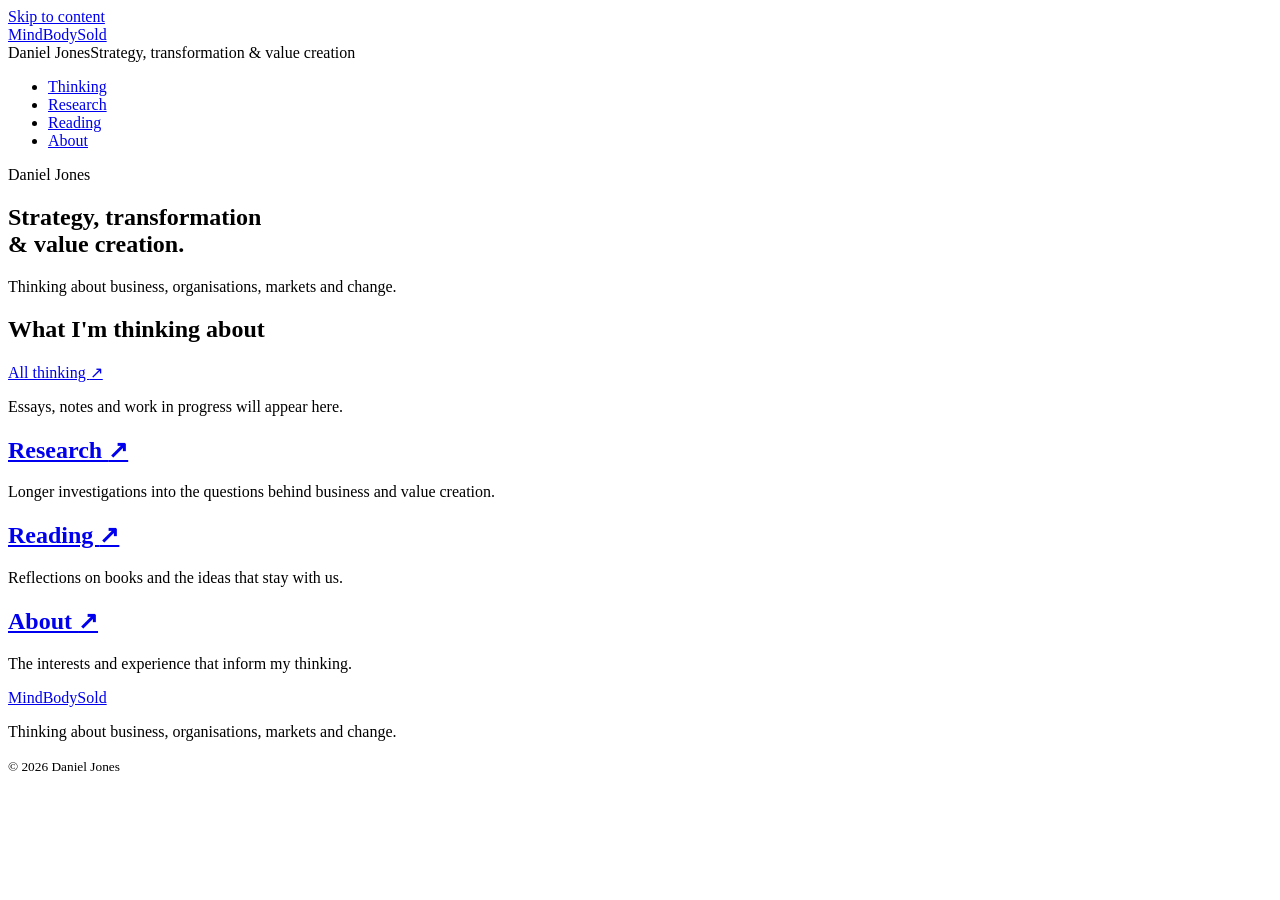
==== index.html @ 99a89875 "Publish MindBodySold website" ====
<!doctype html><html lang=en-gb><head><meta name=generator content="Hugo 0.165.0"><meta charset=utf-8><meta name=viewport content="width=device-width,initial-scale=1"><title>MindBodySold — Strategy, transformation & value creation</title><meta name=description content="Thinking about business, organisations, markets and change."><link rel=canonical href=https://modajojo.github.io/mindbodysold-site/><link rel=preconnect href=https://fonts.googleapis.com><link rel=preconnect href=https://fonts.gstatic.com crossorigin><link href="https://fonts.googleapis.com/css2?family=Inter:wght@400;500;600&family=Source+Serif+4:ital,wght@0,400;0,500;0,600;0,700;1,400;1,500&display=swap" rel=stylesheet><link rel=stylesheet href=/mindbodysold-site/css/main.min.7bfe9c66036827df4f4b7b5cf42dae10f517764405d30ec66386d273e77bd787.css integrity="sha256-e/6cZgNoJ99PS3tc9C2uEPUXdkQF0w7GY4bSc+d714c="></head><body><a class=skip-link href=#main>Skip to content</a><header class="site-header shell"><div class=masthead-row><a class=masthead href=/mindbodysold-site/>MindBodySold</a><div class=author-identity><span>Daniel Jones</span><span>Strategy, transformation & value creation</span></div></div><nav aria-label="Main navigation"><ul class=nav-list><li><a href=/mindbodysold-site/thinking/>Thinking</a></li><li><a href=/mindbodysold-site/research/>Research</a></li><li><a href=/mindbodysold-site/reading/>Reading</a></li><li><a href=/mindbodysold-site/about/>About</a></li></ul></nav></header><main id=main class="site-main shell" tabindex=-1><section class=opening aria-labelledby=opening-title><p class=eyebrow>Daniel Jones</p><div><h1 id=opening-title>Strategy, transformation<br>& value creation.</h1><p class=opening-description>Thinking about business, organisations, markets and change.</p></div></section><section class=latest aria-labelledby=latest-title><div class=section-heading><h2 id=latest-title>What I'm thinking about</h2><a class=text-link href=/mindbodysold-site/thinking/>All thinking <span aria-hidden=true>↗</span></a></div><p class=empty-state>Essays, notes and work in progress will appear here.</p></section><div class=section-introductions><section><h2><a href=/mindbodysold-site/research/>Research <span aria-hidden=true>↗</span></a></h2><p>Longer investigations into the questions behind business and value creation.</p></section><section><h2><a href=/mindbodysold-site/reading/>Reading <span aria-hidden=true>↗</span></a></h2><p>Reflections on books and the ideas that stay with us.</p></section><section><h2><a href=/mindbodysold-site/about/>About <span aria-hidden=true>↗</span></a></h2><p>The interests and experience that inform my thinking.</p></section></div></main><footer class="site-footer shell"><a class=footer-title href=/mindbodysold-site/>MindBodySold</a><p>Thinking about business, organisations, markets and change.</p><small>© 2026 Daniel Jones</small></footer></body></html>
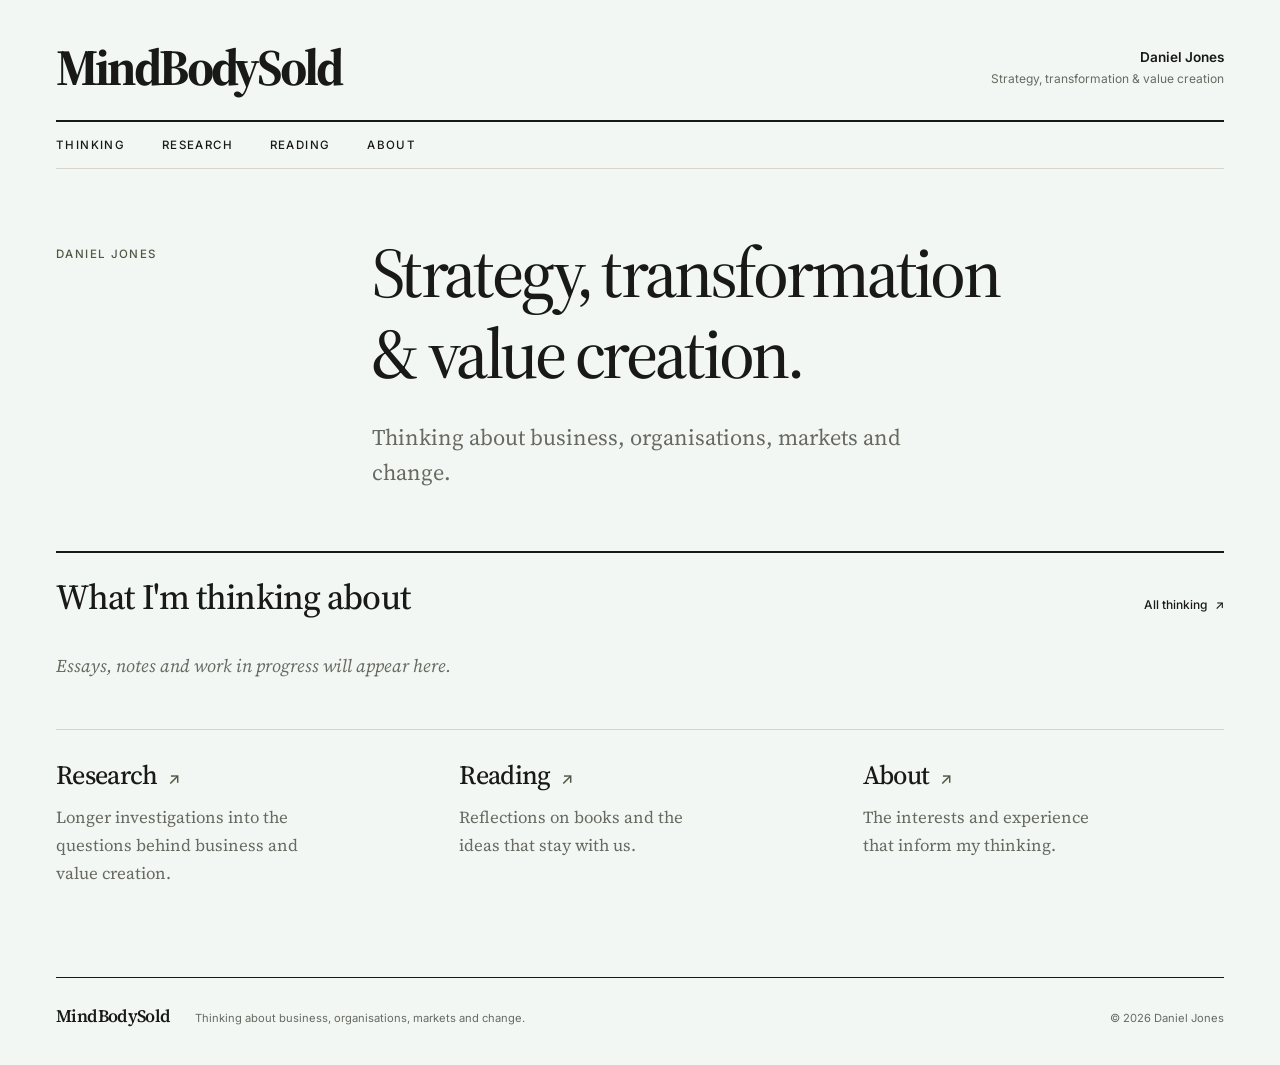
==== commit 45e379e7: "Publish site at mindbodysold.com" ====
--- a/index.html
+++ b/index.html
@@ -1 +1 @@
-<!doctype html><html lang=en-gb><head><meta name=generator content="Hugo 0.165.0"><meta charset=utf-8><meta name=viewport content="width=device-width,initial-scale=1"><title>MindBodySold — Strategy, transformation & value creation</title><meta name=description content="Thinking about business, organisations, markets and change."><link rel=canonical href=https://modajojo.github.io/mindbodysold-site/><link rel=preconnect href=https://fonts.googleapis.com><link rel=preconnect href=https://fonts.gstatic.com crossorigin><link href="https://fonts.googleapis.com/css2?family=Inter:wght@400;500;600&family=Source+Serif+4:ital,wght@0,400;0,500;0,600;0,700;1,400;1,500&display=swap" rel=stylesheet><link rel=stylesheet href=/mindbodysold-site/css/main.min.7bfe9c66036827df4f4b7b5cf42dae10f517764405d30ec66386d273e77bd787.css integrity="sha256-e/6cZgNoJ99PS3tc9C2uEPUXdkQF0w7GY4bSc+d714c="></head><body><a class=skip-link href=#main>Skip to content</a><header class="site-header shell"><div class=masthead-row><a class=masthead href=/mindbodysold-site/>MindBodySold</a><div class=author-identity><span>Daniel Jones</span><span>Strategy, transformation & value creation</span></div></div><nav aria-label="Main navigation"><ul class=nav-list><li><a href=/mindbodysold-site/thinking/>Thinking</a></li><li><a href=/mindbodysold-site/research/>Research</a></li><li><a href=/mindbodysold-site/reading/>Reading</a></li><li><a href=/mindbodysold-site/about/>About</a></li></ul></nav></header><main id=main class="site-main shell" tabindex=-1><section class=opening aria-labelledby=opening-title><p class=eyebrow>Daniel Jones</p><div><h1 id=opening-title>Strategy, transformation<br>& value creation.</h1><p class=opening-description>Thinking about business, organisations, markets and change.</p></div></section><section class=latest aria-labelledby=latest-title><div class=section-heading><h2 id=latest-title>What I'm thinking about</h2><a class=text-link href=/mindbodysold-site/thinking/>All thinking <span aria-hidden=true>↗</span></a></div><p class=empty-state>Essays, notes and work in progress will appear here.</p></section><div class=section-introductions><section><h2><a href=/mindbodysold-site/research/>Research <span aria-hidden=true>↗</span></a></h2><p>Longer investigations into the questions behind business and value creation.</p></section><section><h2><a href=/mindbodysold-site/reading/>Reading <span aria-hidden=true>↗</span></a></h2><p>Reflections on books and the ideas that stay with us.</p></section><section><h2><a href=/mindbodysold-site/about/>About <span aria-hidden=true>↗</span></a></h2><p>The interests and experience that inform my thinking.</p></section></div></main><footer class="site-footer shell"><a class=footer-title href=/mindbodysold-site/>MindBodySold</a><p>Thinking about business, organisations, markets and change.</p><small>© 2026 Daniel Jones</small></footer></body></html>+<!doctype html><html lang=en-gb><head><meta name=generator content="Hugo 0.165.0"><meta charset=utf-8><meta name=viewport content="width=device-width,initial-scale=1"><title>MindBodySold — Strategy, transformation & value creation</title><meta name=description content="Thinking about business, organisations, markets and change."><link rel=canonical href=https://mindbodysold.com/><link rel=preconnect href=https://fonts.googleapis.com><link rel=preconnect href=https://fonts.gstatic.com crossorigin><link href="https://fonts.googleapis.com/css2?family=Inter:wght@400;500;600&family=Source+Serif+4:ital,wght@0,400;0,500;0,600;0,700;1,400;1,500&display=swap" rel=stylesheet><link rel=stylesheet href=/css/main.min.7bfe9c66036827df4f4b7b5cf42dae10f517764405d30ec66386d273e77bd787.css integrity="sha256-e/6cZgNoJ99PS3tc9C2uEPUXdkQF0w7GY4bSc+d714c="></head><body><a class=skip-link href=#main>Skip to content</a><header class="site-header shell"><div class=masthead-row><a class=masthead href=/>MindBodySold</a><div class=author-identity><span>Daniel Jones</span><span>Strategy, transformation & value creation</span></div></div><nav aria-label="Main navigation"><ul class=nav-list><li><a href=/thinking/>Thinking</a></li><li><a href=/research/>Research</a></li><li><a href=/reading/>Reading</a></li><li><a href=/about/>About</a></li></ul></nav></header><main id=main class="site-main shell" tabindex=-1><section class=opening aria-labelledby=opening-title><p class=eyebrow>Daniel Jones</p><div><h1 id=opening-title>Strategy, transformation<br>& value creation.</h1><p class=opening-description>Thinking about business, organisations, markets and change.</p></div></section><section class=latest aria-labelledby=latest-title><div class=section-heading><h2 id=latest-title>What I'm thinking about</h2><a class=text-link href=/thinking/>All thinking <span aria-hidden=true>↗</span></a></div><p class=empty-state>Essays, notes and work in progress will appear here.</p></section><div class=section-introductions><section><h2><a href=/research/>Research <span aria-hidden=true>↗</span></a></h2><p>Longer investigations into the questions behind business and value creation.</p></section><section><h2><a href=/reading/>Reading <span aria-hidden=true>↗</span></a></h2><p>Reflections on books and the ideas that stay with us.</p></section><section><h2><a href=/about/>About <span aria-hidden=true>↗</span></a></h2><p>The interests and experience that inform my thinking.</p></section></div></main><footer class="site-footer shell"><a class=footer-title href=/>MindBodySold</a><p>Thinking about business, organisations, markets and change.</p><small>© 2026 Daniel Jones</small></footer></body></html>
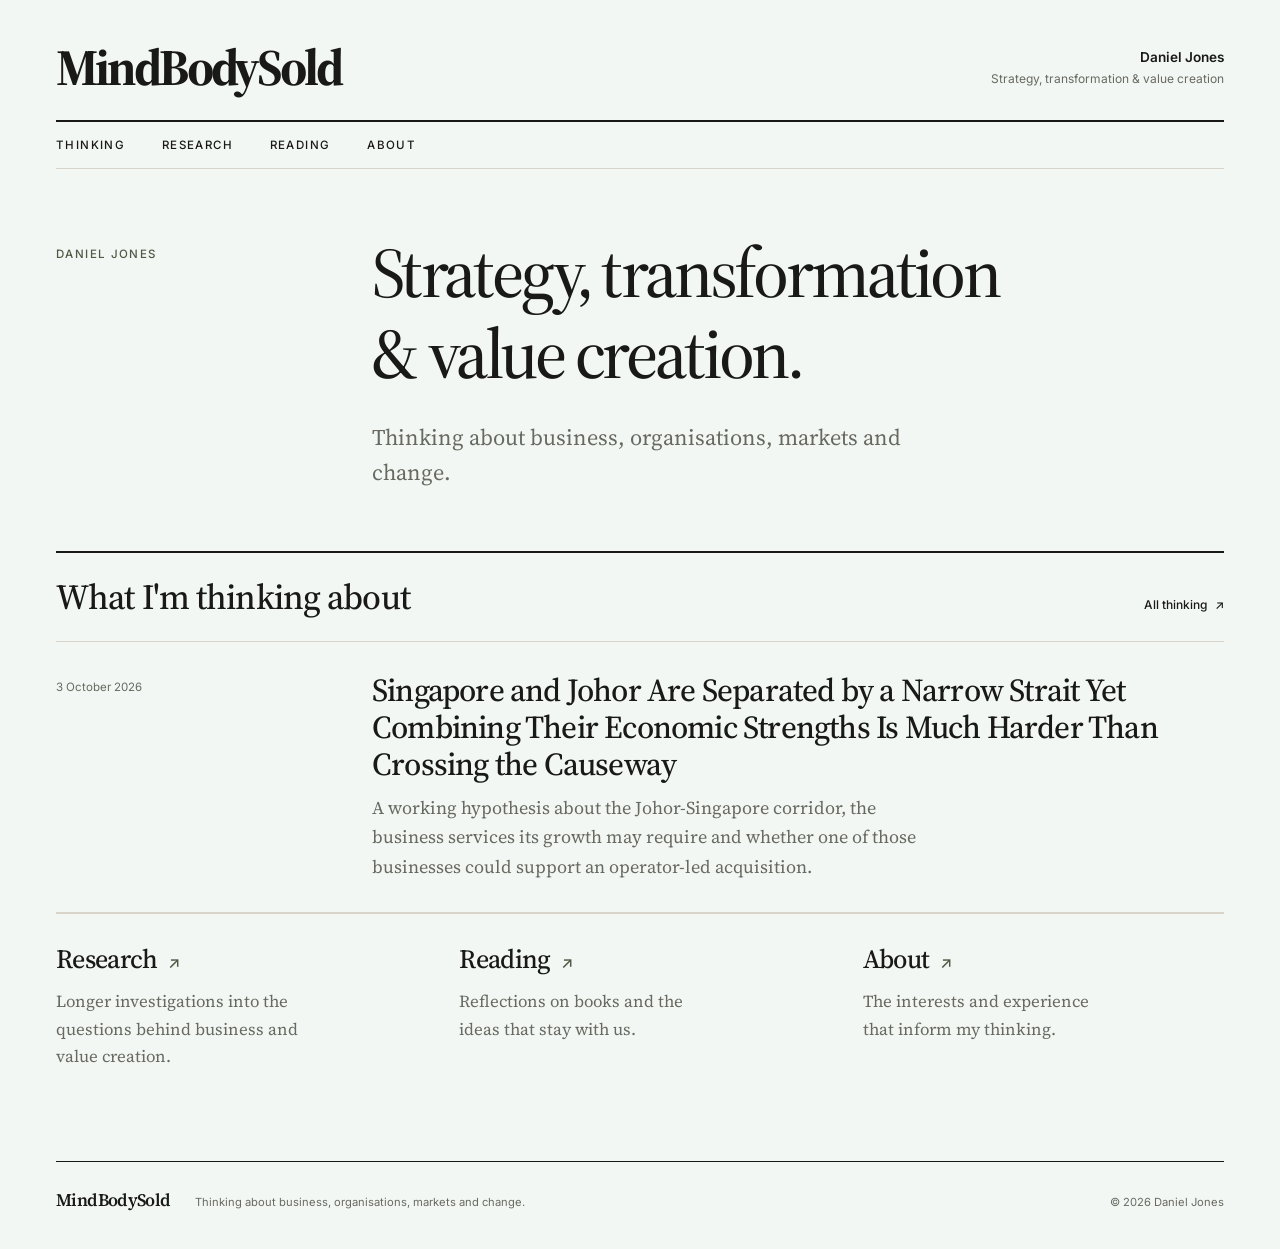
==== commit d1b8b1db: "Publish Johor-Singapore working draft" ====
--- a/index.html
+++ b/index.html
@@ -1 +1 @@
-<!doctype html><html lang=en-gb><head><meta name=generator content="Hugo 0.165.0"><meta charset=utf-8><meta name=viewport content="width=device-width,initial-scale=1"><title>MindBodySold — Strategy, transformation & value creation</title><meta name=description content="Thinking about business, organisations, markets and change."><link rel=canonical href=https://mindbodysold.com/><link rel=preconnect href=https://fonts.googleapis.com><link rel=preconnect href=https://fonts.gstatic.com crossorigin><link href="https://fonts.googleapis.com/css2?family=Inter:wght@400;500;600&family=Source+Serif+4:ital,wght@0,400;0,500;0,600;0,700;1,400;1,500&display=swap" rel=stylesheet><link rel=stylesheet href=/css/main.min.7bfe9c66036827df4f4b7b5cf42dae10f517764405d30ec66386d273e77bd787.css integrity="sha256-e/6cZgNoJ99PS3tc9C2uEPUXdkQF0w7GY4bSc+d714c="></head><body><a class=skip-link href=#main>Skip to content</a><header class="site-header shell"><div class=masthead-row><a class=masthead href=/>MindBodySold</a><div class=author-identity><span>Daniel Jones</span><span>Strategy, transformation & value creation</span></div></div><nav aria-label="Main navigation"><ul class=nav-list><li><a href=/thinking/>Thinking</a></li><li><a href=/research/>Research</a></li><li><a href=/reading/>Reading</a></li><li><a href=/about/>About</a></li></ul></nav></header><main id=main class="site-main shell" tabindex=-1><section class=opening aria-labelledby=opening-title><p class=eyebrow>Daniel Jones</p><div><h1 id=opening-title>Strategy, transformation<br>& value creation.</h1><p class=opening-description>Thinking about business, organisations, markets and change.</p></div></section><section class=latest aria-labelledby=latest-title><div class=section-heading><h2 id=latest-title>What I'm thinking about</h2><a class=text-link href=/thinking/>All thinking <span aria-hidden=true>↗</span></a></div><p class=empty-state>Essays, notes and work in progress will appear here.</p></section><div class=section-introductions><section><h2><a href=/research/>Research <span aria-hidden=true>↗</span></a></h2><p>Longer investigations into the questions behind business and value creation.</p></section><section><h2><a href=/reading/>Reading <span aria-hidden=true>↗</span></a></h2><p>Reflections on books and the ideas that stay with us.</p></section><section><h2><a href=/about/>About <span aria-hidden=true>↗</span></a></h2><p>The interests and experience that inform my thinking.</p></section></div></main><footer class="site-footer shell"><a class=footer-title href=/>MindBodySold</a><p>Thinking about business, organisations, markets and change.</p><small>© 2026 Daniel Jones</small></footer></body></html>+<!doctype html><html lang=en-gb><head><meta name=generator content="Hugo 0.165.0"><meta charset=utf-8><meta name=viewport content="width=device-width,initial-scale=1"><title>MindBodySold — Strategy, transformation & value creation</title><meta name=description content="Thinking about business, organisations, markets and change."><link rel=canonical href=https://mindbodysold.com/><link rel=preconnect href=https://fonts.googleapis.com><link rel=preconnect href=https://fonts.gstatic.com crossorigin><link href="https://fonts.googleapis.com/css2?family=Inter:wght@400;500;600&family=Source+Serif+4:ital,wght@0,400;0,500;0,600;0,700;1,400;1,500&display=swap" rel=stylesheet><link rel=stylesheet href=/css/main.min.7bfe9c66036827df4f4b7b5cf42dae10f517764405d30ec66386d273e77bd787.css integrity="sha256-e/6cZgNoJ99PS3tc9C2uEPUXdkQF0w7GY4bSc+d714c="></head><body><a class=skip-link href=#main>Skip to content</a><header class="site-header shell"><div class=masthead-row><a class=masthead href=/>MindBodySold</a><div class=author-identity><span>Daniel Jones</span><span>Strategy, transformation & value creation</span></div></div><nav aria-label="Main navigation"><ul class=nav-list><li><a href=/thinking/>Thinking</a></li><li><a href=/research/>Research</a></li><li><a href=/reading/>Reading</a></li><li><a href=/about/>About</a></li></ul></nav></header><main id=main class="site-main shell" tabindex=-1><section class=opening aria-labelledby=opening-title><p class=eyebrow>Daniel Jones</p><div><h1 id=opening-title>Strategy, transformation<br>& value creation.</h1><p class=opening-description>Thinking about business, organisations, markets and change.</p></div></section><section class=latest aria-labelledby=latest-title><div class=section-heading><h2 id=latest-title>What I'm thinking about</h2><a class=text-link href=/thinking/>All thinking <span aria-hidden=true>↗</span></a></div><article class=entry><div class=metadata><time datetime=2026-10-03>3 October 2026</time></div><div><h2><a href=/thinking/johor-singapore-growth-story/>Singapore and Johor Are Separated by a Narrow Strait Yet Combining Their Economic Strengths Is Much Harder Than Crossing the Causeway</a></h2><p>A working hypothesis about the Johor-Singapore corridor, the business services its growth may require and whether one of those businesses could support an operator-led acquisition.</p></div></article></section><div class=section-introductions><section><h2><a href=/research/>Research <span aria-hidden=true>↗</span></a></h2><p>Longer investigations into the questions behind business and value creation.</p></section><section><h2><a href=/reading/>Reading <span aria-hidden=true>↗</span></a></h2><p>Reflections on books and the ideas that stay with us.</p></section><section><h2><a href=/about/>About <span aria-hidden=true>↗</span></a></h2><p>The interests and experience that inform my thinking.</p></section></div></main><footer class="site-footer shell"><a class=footer-title href=/>MindBodySold</a><p>Thinking about business, organisations, markets and change.</p><small>© 2026 Daniel Jones</small></footer></body></html>
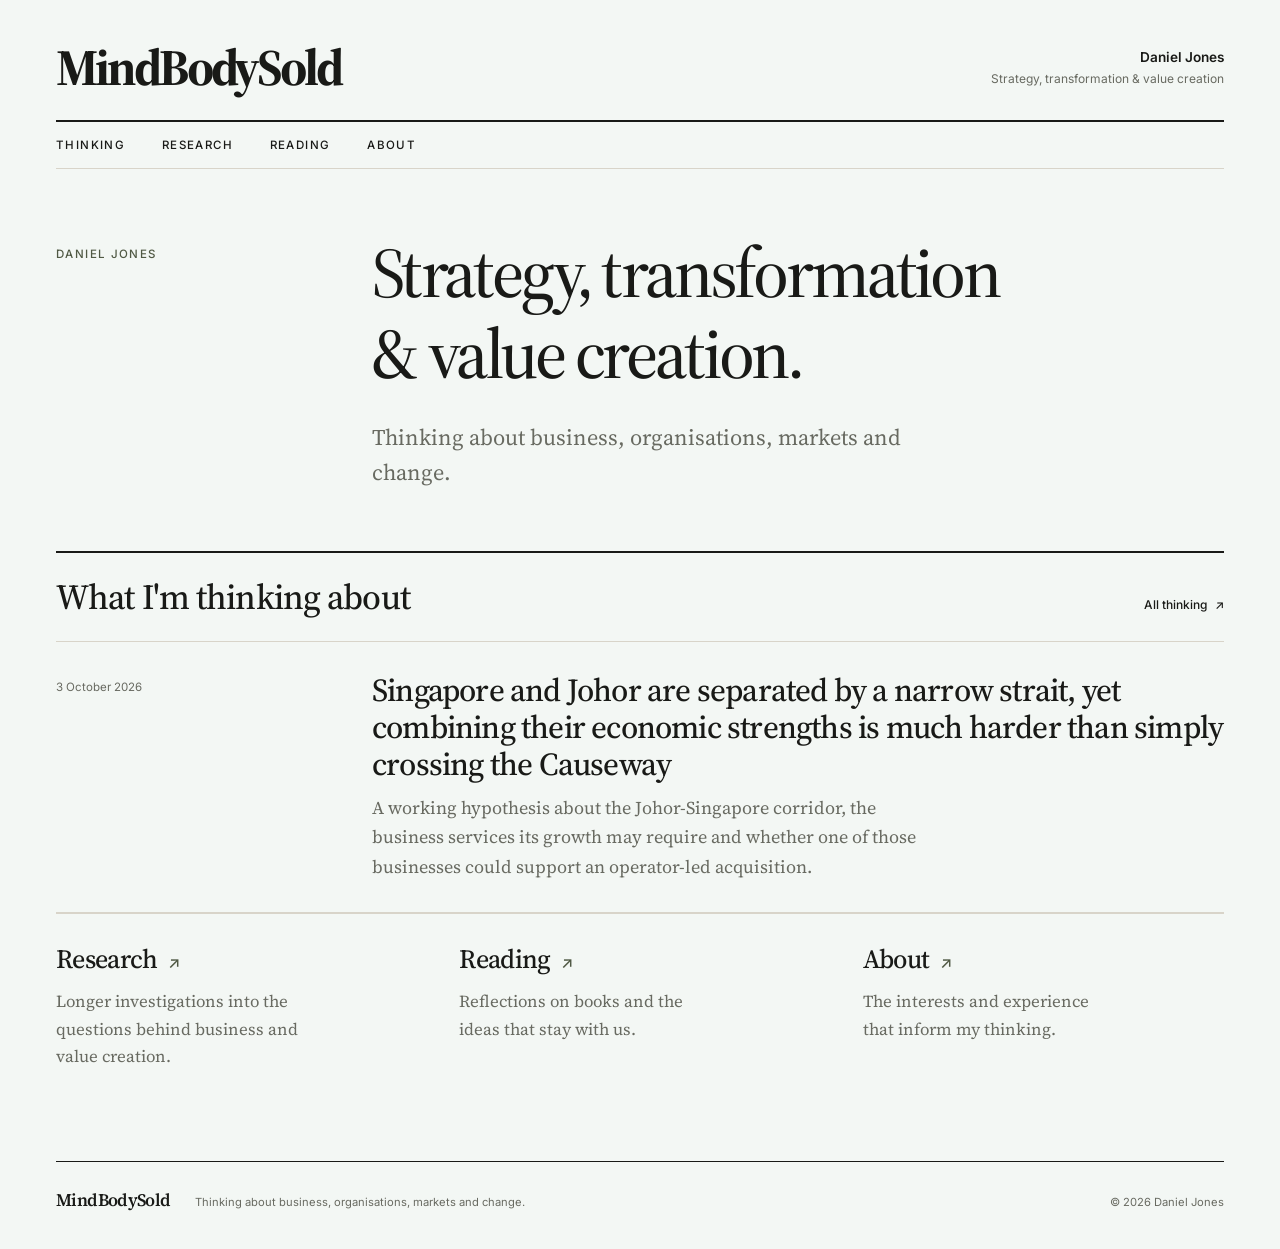
==== commit fd4f6515: "Restore original Johor-Singapore article wording" ====
--- a/index.html
+++ b/index.html
@@ -1 +1 @@
-<!doctype html><html lang=en-gb><head><meta name=generator content="Hugo 0.165.0"><meta charset=utf-8><meta name=viewport content="width=device-width,initial-scale=1"><title>MindBodySold — Strategy, transformation & value creation</title><meta name=description content="Thinking about business, organisations, markets and change."><link rel=canonical href=https://mindbodysold.com/><link rel=preconnect href=https://fonts.googleapis.com><link rel=preconnect href=https://fonts.gstatic.com crossorigin><link href="https://fonts.googleapis.com/css2?family=Inter:wght@400;500;600&family=Source+Serif+4:ital,wght@0,400;0,500;0,600;0,700;1,400;1,500&display=swap" rel=stylesheet><link rel=stylesheet href=/css/main.min.7bfe9c66036827df4f4b7b5cf42dae10f517764405d30ec66386d273e77bd787.css integrity="sha256-e/6cZgNoJ99PS3tc9C2uEPUXdkQF0w7GY4bSc+d714c="></head><body><a class=skip-link href=#main>Skip to content</a><header class="site-header shell"><div class=masthead-row><a class=masthead href=/>MindBodySold</a><div class=author-identity><span>Daniel Jones</span><span>Strategy, transformation & value creation</span></div></div><nav aria-label="Main navigation"><ul class=nav-list><li><a href=/thinking/>Thinking</a></li><li><a href=/research/>Research</a></li><li><a href=/reading/>Reading</a></li><li><a href=/about/>About</a></li></ul></nav></header><main id=main class="site-main shell" tabindex=-1><section class=opening aria-labelledby=opening-title><p class=eyebrow>Daniel Jones</p><div><h1 id=opening-title>Strategy, transformation<br>& value creation.</h1><p class=opening-description>Thinking about business, organisations, markets and change.</p></div></section><section class=latest aria-labelledby=latest-title><div class=section-heading><h2 id=latest-title>What I'm thinking about</h2><a class=text-link href=/thinking/>All thinking <span aria-hidden=true>↗</span></a></div><article class=entry><div class=metadata><time datetime=2026-10-03>3 October 2026</time></div><div><h2><a href=/thinking/johor-singapore-growth-story/>Singapore and Johor Are Separated by a Narrow Strait Yet Combining Their Economic Strengths Is Much Harder Than Crossing the Causeway</a></h2><p>A working hypothesis about the Johor-Singapore corridor, the business services its growth may require and whether one of those businesses could support an operator-led acquisition.</p></div></article></section><div class=section-introductions><section><h2><a href=/research/>Research <span aria-hidden=true>↗</span></a></h2><p>Longer investigations into the questions behind business and value creation.</p></section><section><h2><a href=/reading/>Reading <span aria-hidden=true>↗</span></a></h2><p>Reflections on books and the ideas that stay with us.</p></section><section><h2><a href=/about/>About <span aria-hidden=true>↗</span></a></h2><p>The interests and experience that inform my thinking.</p></section></div></main><footer class="site-footer shell"><a class=footer-title href=/>MindBodySold</a><p>Thinking about business, organisations, markets and change.</p><small>© 2026 Daniel Jones</small></footer></body></html>+<!doctype html><html lang=en-gb><head><meta name=generator content="Hugo 0.165.0"><meta charset=utf-8><meta name=viewport content="width=device-width,initial-scale=1"><title>MindBodySold — Strategy, transformation & value creation</title><meta name=description content="Thinking about business, organisations, markets and change."><link rel=canonical href=https://mindbodysold.com/><link rel=preconnect href=https://fonts.googleapis.com><link rel=preconnect href=https://fonts.gstatic.com crossorigin><link href="https://fonts.googleapis.com/css2?family=Inter:wght@400;500;600&family=Source+Serif+4:ital,wght@0,400;0,500;0,600;0,700;1,400;1,500&display=swap" rel=stylesheet><link rel=stylesheet href=/css/main.min.7bfe9c66036827df4f4b7b5cf42dae10f517764405d30ec66386d273e77bd787.css integrity="sha256-e/6cZgNoJ99PS3tc9C2uEPUXdkQF0w7GY4bSc+d714c="></head><body><a class=skip-link href=#main>Skip to content</a><header class="site-header shell"><div class=masthead-row><a class=masthead href=/>MindBodySold</a><div class=author-identity><span>Daniel Jones</span><span>Strategy, transformation & value creation</span></div></div><nav aria-label="Main navigation"><ul class=nav-list><li><a href=/thinking/>Thinking</a></li><li><a href=/research/>Research</a></li><li><a href=/reading/>Reading</a></li><li><a href=/about/>About</a></li></ul></nav></header><main id=main class="site-main shell" tabindex=-1><section class=opening aria-labelledby=opening-title><p class=eyebrow>Daniel Jones</p><div><h1 id=opening-title>Strategy, transformation<br>& value creation.</h1><p class=opening-description>Thinking about business, organisations, markets and change.</p></div></section><section class=latest aria-labelledby=latest-title><div class=section-heading><h2 id=latest-title>What I'm thinking about</h2><a class=text-link href=/thinking/>All thinking <span aria-hidden=true>↗</span></a></div><article class=entry><div class=metadata><time datetime=2026-10-03>3 October 2026</time></div><div><h2><a href=/thinking/johor-singapore-growth-story/>Singapore and Johor are separated by a narrow strait, yet combining their economic strengths is much harder than simply crossing the Causeway</a></h2><p>A working hypothesis about the Johor-Singapore corridor, the business services its growth may require and whether one of those businesses could support an operator-led acquisition.</p></div></article></section><div class=section-introductions><section><h2><a href=/research/>Research <span aria-hidden=true>↗</span></a></h2><p>Longer investigations into the questions behind business and value creation.</p></section><section><h2><a href=/reading/>Reading <span aria-hidden=true>↗</span></a></h2><p>Reflections on books and the ideas that stay with us.</p></section><section><h2><a href=/about/>About <span aria-hidden=true>↗</span></a></h2><p>The interests and experience that inform my thinking.</p></section></div></main><footer class="site-footer shell"><a class=footer-title href=/>MindBodySold</a><p>Thinking about business, organisations, markets and change.</p><small>© 2026 Daniel Jones</small></footer></body></html>
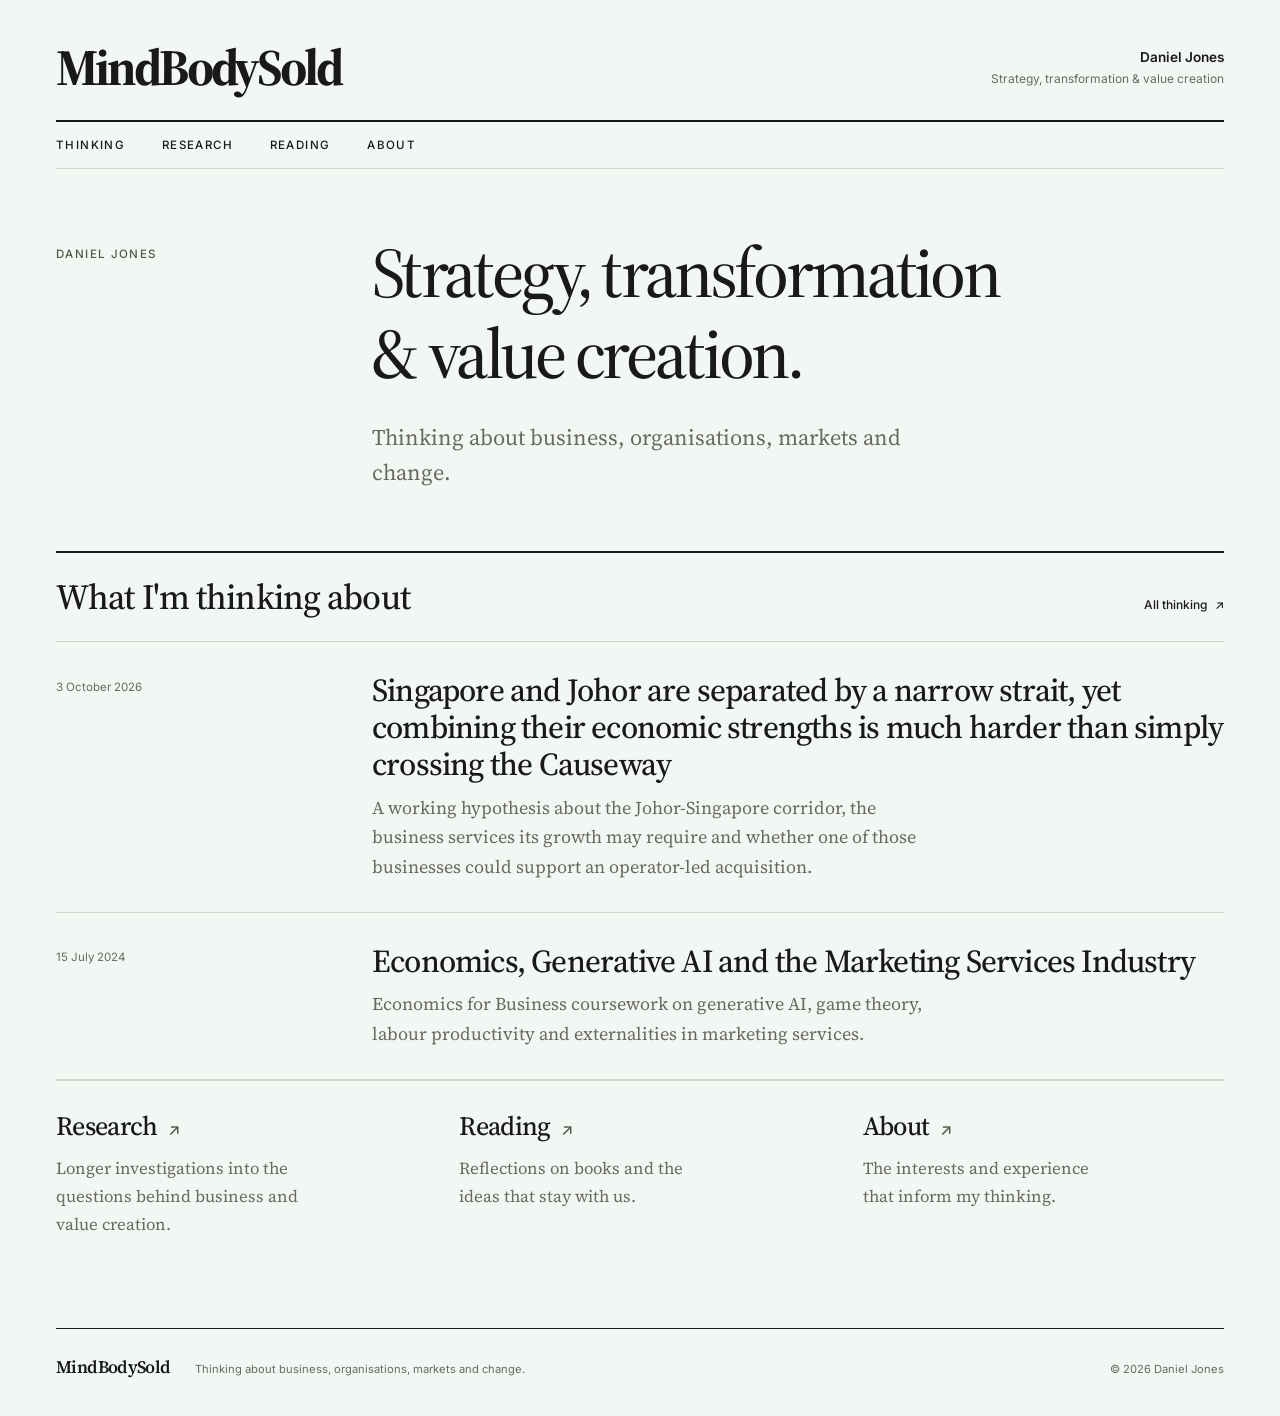
==== commit 56148471: "Publish Economics, Generative AI and the Marketing Services Industry" ====
--- a/index.html
+++ b/index.html
@@ -1 +1 @@
-<!doctype html><html lang=en-gb><head><meta name=generator content="Hugo 0.165.0"><meta charset=utf-8><meta name=viewport content="width=device-width,initial-scale=1"><title>MindBodySold — Strategy, transformation & value creation</title><meta name=description content="Thinking about business, organisations, markets and change."><link rel=canonical href=https://mindbodysold.com/><link rel=preconnect href=https://fonts.googleapis.com><link rel=preconnect href=https://fonts.gstatic.com crossorigin><link href="https://fonts.googleapis.com/css2?family=Inter:wght@400;500;600&family=Source+Serif+4:ital,wght@0,400;0,500;0,600;0,700;1,400;1,500&display=swap" rel=stylesheet><link rel=stylesheet href=/css/main.min.7bfe9c66036827df4f4b7b5cf42dae10f517764405d30ec66386d273e77bd787.css integrity="sha256-e/6cZgNoJ99PS3tc9C2uEPUXdkQF0w7GY4bSc+d714c="></head><body><a class=skip-link href=#main>Skip to content</a><header class="site-header shell"><div class=masthead-row><a class=masthead href=/>MindBodySold</a><div class=author-identity><span>Daniel Jones</span><span>Strategy, transformation & value creation</span></div></div><nav aria-label="Main navigation"><ul class=nav-list><li><a href=/thinking/>Thinking</a></li><li><a href=/research/>Research</a></li><li><a href=/reading/>Reading</a></li><li><a href=/about/>About</a></li></ul></nav></header><main id=main class="site-main shell" tabindex=-1><section class=opening aria-labelledby=opening-title><p class=eyebrow>Daniel Jones</p><div><h1 id=opening-title>Strategy, transformation<br>& value creation.</h1><p class=opening-description>Thinking about business, organisations, markets and change.</p></div></section><section class=latest aria-labelledby=latest-title><div class=section-heading><h2 id=latest-title>What I'm thinking about</h2><a class=text-link href=/thinking/>All thinking <span aria-hidden=true>↗</span></a></div><article class=entry><div class=metadata><time datetime=2026-10-03>3 October 2026</time></div><div><h2><a href=/thinking/johor-singapore-growth-story/>Singapore and Johor are separated by a narrow strait, yet combining their economic strengths is much harder than simply crossing the Causeway</a></h2><p>A working hypothesis about the Johor-Singapore corridor, the business services its growth may require and whether one of those businesses could support an operator-led acquisition.</p></div></article></section><div class=section-introductions><section><h2><a href=/research/>Research <span aria-hidden=true>↗</span></a></h2><p>Longer investigations into the questions behind business and value creation.</p></section><section><h2><a href=/reading/>Reading <span aria-hidden=true>↗</span></a></h2><p>Reflections on books and the ideas that stay with us.</p></section><section><h2><a href=/about/>About <span aria-hidden=true>↗</span></a></h2><p>The interests and experience that inform my thinking.</p></section></div></main><footer class="site-footer shell"><a class=footer-title href=/>MindBodySold</a><p>Thinking about business, organisations, markets and change.</p><small>© 2026 Daniel Jones</small></footer></body></html>+<!doctype html><html lang=en-gb><head><meta name=generator content="Hugo 0.165.0"><meta charset=utf-8><meta name=viewport content="width=device-width,initial-scale=1"><title>MindBodySold — Strategy, transformation & value creation</title><meta name=description content="Thinking about business, organisations, markets and change."><link rel=canonical href=https://mindbodysold.com/><link rel=preconnect href=https://fonts.googleapis.com><link rel=preconnect href=https://fonts.gstatic.com crossorigin><link href="https://fonts.googleapis.com/css2?family=Inter:wght@400;500;600&family=Source+Serif+4:ital,wght@0,400;0,500;0,600;0,700;1,400;1,500&display=swap" rel=stylesheet><link rel=stylesheet href=/css/main.min.7bfe9c66036827df4f4b7b5cf42dae10f517764405d30ec66386d273e77bd787.css integrity="sha256-e/6cZgNoJ99PS3tc9C2uEPUXdkQF0w7GY4bSc+d714c="></head><body><a class=skip-link href=#main>Skip to content</a><header class="site-header shell"><div class=masthead-row><a class=masthead href=/>MindBodySold</a><div class=author-identity><span>Daniel Jones</span><span>Strategy, transformation & value creation</span></div></div><nav aria-label="Main navigation"><ul class=nav-list><li><a href=/thinking/>Thinking</a></li><li><a href=/research/>Research</a></li><li><a href=/reading/>Reading</a></li><li><a href=/about/>About</a></li></ul></nav></header><main id=main class="site-main shell" tabindex=-1><section class=opening aria-labelledby=opening-title><p class=eyebrow>Daniel Jones</p><div><h1 id=opening-title>Strategy, transformation<br>& value creation.</h1><p class=opening-description>Thinking about business, organisations, markets and change.</p></div></section><section class=latest aria-labelledby=latest-title><div class=section-heading><h2 id=latest-title>What I'm thinking about</h2><a class=text-link href=/thinking/>All thinking <span aria-hidden=true>↗</span></a></div><article class=entry><div class=metadata><time datetime=2026-10-03>3 October 2026</time></div><div><h2><a href=/thinking/johor-singapore-growth-story/>Singapore and Johor are separated by a narrow strait, yet combining their economic strengths is much harder than simply crossing the Causeway</a></h2><p>A working hypothesis about the Johor-Singapore corridor, the business services its growth may require and whether one of those businesses could support an operator-led acquisition.</p></div></article><article class=entry><div class=metadata><time datetime=2024-07-15>15 July 2024</time></div><div><h2><a href=/thinking/economics-generative-ai-marketing-services/>Economics, Generative AI and the Marketing Services Industry</a></h2><p>Economics for Business coursework on generative AI, game theory, labour productivity and externalities in marketing services.</p></div></article></section><div class=section-introductions><section><h2><a href=/research/>Research <span aria-hidden=true>↗</span></a></h2><p>Longer investigations into the questions behind business and value creation.</p></section><section><h2><a href=/reading/>Reading <span aria-hidden=true>↗</span></a></h2><p>Reflections on books and the ideas that stay with us.</p></section><section><h2><a href=/about/>About <span aria-hidden=true>↗</span></a></h2><p>The interests and experience that inform my thinking.</p></section></div></main><footer class="site-footer shell"><a class=footer-title href=/>MindBodySold</a><p>Thinking about business, organisations, markets and change.</p><small>© 2026 Daniel Jones</small></footer></body></html>
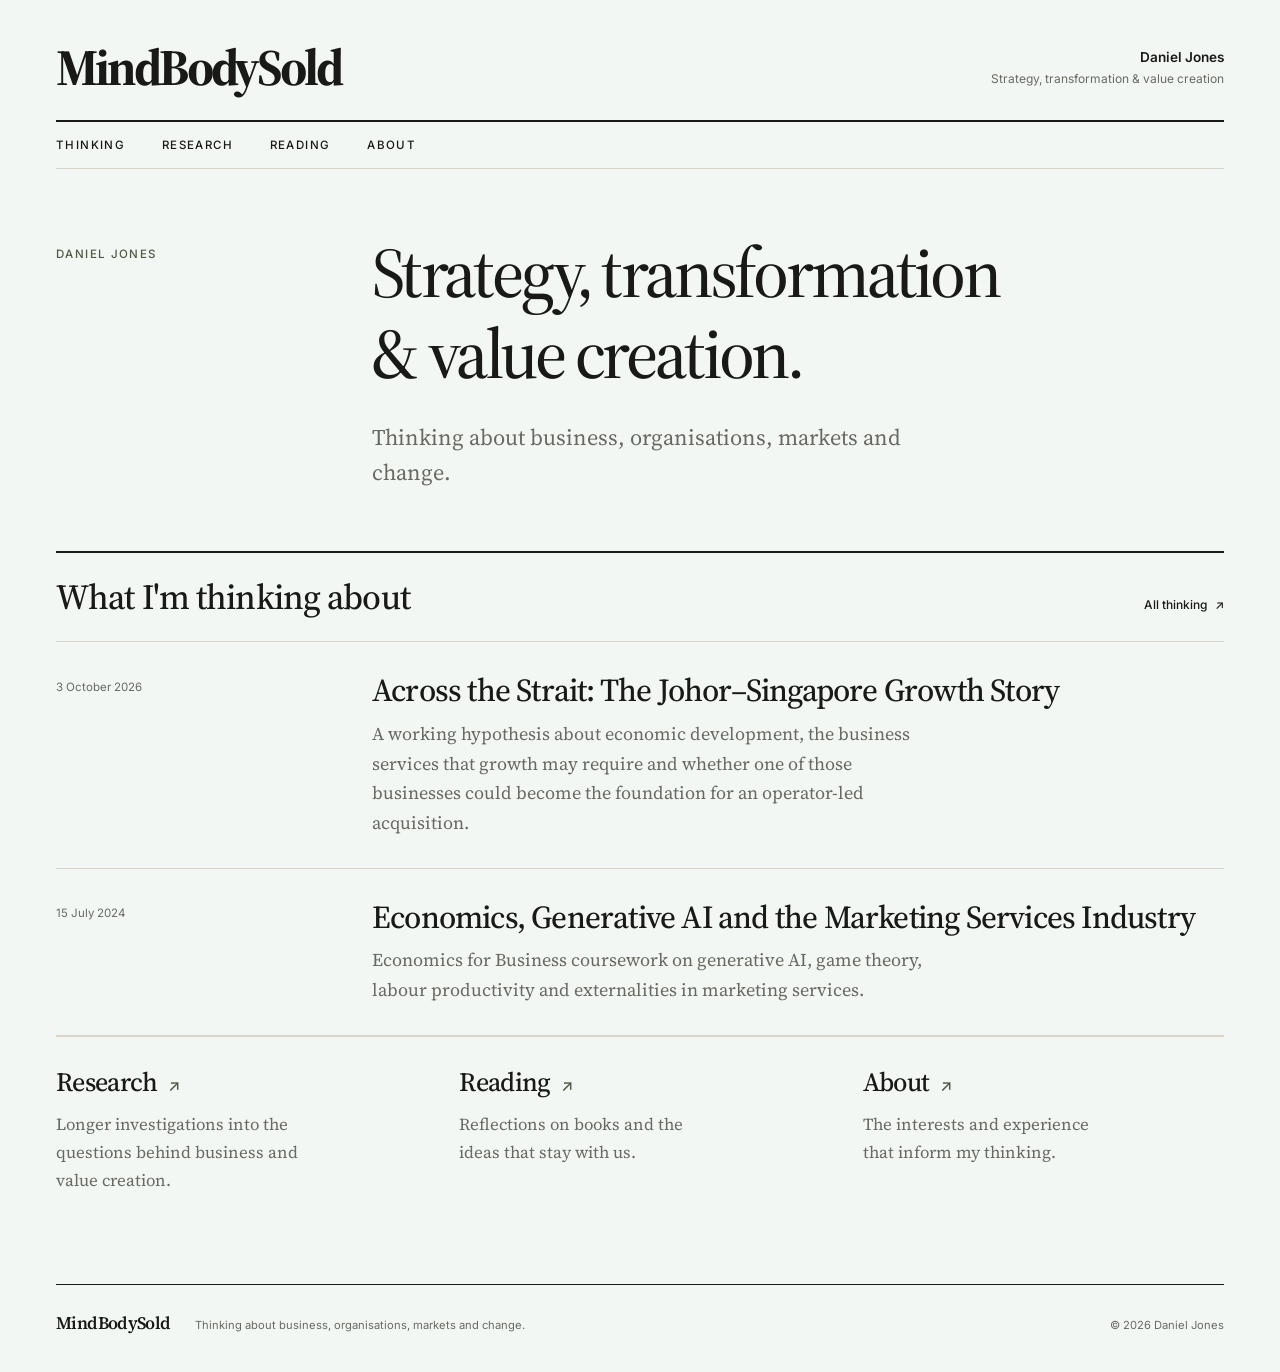
==== commit a49c055b: "Publish revised Across the Strait article" ====
--- a/index.html
+++ b/index.html
@@ -1 +1 @@
-<!doctype html><html lang=en-gb><head><meta name=generator content="Hugo 0.165.0"><meta charset=utf-8><meta name=viewport content="width=device-width,initial-scale=1"><title>MindBodySold — Strategy, transformation & value creation</title><meta name=description content="Thinking about business, organisations, markets and change."><link rel=canonical href=https://mindbodysold.com/><link rel=preconnect href=https://fonts.googleapis.com><link rel=preconnect href=https://fonts.gstatic.com crossorigin><link href="https://fonts.googleapis.com/css2?family=Inter:wght@400;500;600&family=Source+Serif+4:ital,wght@0,400;0,500;0,600;0,700;1,400;1,500&display=swap" rel=stylesheet><link rel=stylesheet href=/css/main.min.7bfe9c66036827df4f4b7b5cf42dae10f517764405d30ec66386d273e77bd787.css integrity="sha256-e/6cZgNoJ99PS3tc9C2uEPUXdkQF0w7GY4bSc+d714c="></head><body><a class=skip-link href=#main>Skip to content</a><header class="site-header shell"><div class=masthead-row><a class=masthead href=/>MindBodySold</a><div class=author-identity><span>Daniel Jones</span><span>Strategy, transformation & value creation</span></div></div><nav aria-label="Main navigation"><ul class=nav-list><li><a href=/thinking/>Thinking</a></li><li><a href=/research/>Research</a></li><li><a href=/reading/>Reading</a></li><li><a href=/about/>About</a></li></ul></nav></header><main id=main class="site-main shell" tabindex=-1><section class=opening aria-labelledby=opening-title><p class=eyebrow>Daniel Jones</p><div><h1 id=opening-title>Strategy, transformation<br>& value creation.</h1><p class=opening-description>Thinking about business, organisations, markets and change.</p></div></section><section class=latest aria-labelledby=latest-title><div class=section-heading><h2 id=latest-title>What I'm thinking about</h2><a class=text-link href=/thinking/>All thinking <span aria-hidden=true>↗</span></a></div><article class=entry><div class=metadata><time datetime=2026-10-03>3 October 2026</time></div><div><h2><a href=/thinking/johor-singapore-growth-story/>Singapore and Johor are separated by a narrow strait, yet combining their economic strengths is much harder than simply crossing the Causeway</a></h2><p>A working hypothesis about the Johor-Singapore corridor, the business services its growth may require and whether one of those businesses could support an operator-led acquisition.</p></div></article><article class=entry><div class=metadata><time datetime=2024-07-15>15 July 2024</time></div><div><h2><a href=/thinking/economics-generative-ai-marketing-services/>Economics, Generative AI and the Marketing Services Industry</a></h2><p>Economics for Business coursework on generative AI, game theory, labour productivity and externalities in marketing services.</p></div></article></section><div class=section-introductions><section><h2><a href=/research/>Research <span aria-hidden=true>↗</span></a></h2><p>Longer investigations into the questions behind business and value creation.</p></section><section><h2><a href=/reading/>Reading <span aria-hidden=true>↗</span></a></h2><p>Reflections on books and the ideas that stay with us.</p></section><section><h2><a href=/about/>About <span aria-hidden=true>↗</span></a></h2><p>The interests and experience that inform my thinking.</p></section></div></main><footer class="site-footer shell"><a class=footer-title href=/>MindBodySold</a><p>Thinking about business, organisations, markets and change.</p><small>© 2026 Daniel Jones</small></footer></body></html>+<!doctype html><html lang=en-gb><head><meta name=generator content="Hugo 0.165.0"><meta charset=utf-8><meta name=viewport content="width=device-width,initial-scale=1"><title>MindBodySold — Strategy, transformation & value creation</title><meta name=description content="Thinking about business, organisations, markets and change."><link rel=canonical href=https://mindbodysold.com/><link rel=preconnect href=https://fonts.googleapis.com><link rel=preconnect href=https://fonts.gstatic.com crossorigin><link href="https://fonts.googleapis.com/css2?family=Inter:wght@400;500;600&family=Source+Serif+4:ital,wght@0,400;0,500;0,600;0,700;1,400;1,500&display=swap" rel=stylesheet><link rel=stylesheet href=/css/main.min.7bfe9c66036827df4f4b7b5cf42dae10f517764405d30ec66386d273e77bd787.css integrity="sha256-e/6cZgNoJ99PS3tc9C2uEPUXdkQF0w7GY4bSc+d714c="></head><body><a class=skip-link href=#main>Skip to content</a><header class="site-header shell"><div class=masthead-row><a class=masthead href=/>MindBodySold</a><div class=author-identity><span>Daniel Jones</span><span>Strategy, transformation & value creation</span></div></div><nav aria-label="Main navigation"><ul class=nav-list><li><a href=/thinking/>Thinking</a></li><li><a href=/research/>Research</a></li><li><a href=/reading/>Reading</a></li><li><a href=/about/>About</a></li></ul></nav></header><main id=main class="site-main shell" tabindex=-1><section class=opening aria-labelledby=opening-title><p class=eyebrow>Daniel Jones</p><div><h1 id=opening-title>Strategy, transformation<br>& value creation.</h1><p class=opening-description>Thinking about business, organisations, markets and change.</p></div></section><section class=latest aria-labelledby=latest-title><div class=section-heading><h2 id=latest-title>What I'm thinking about</h2><a class=text-link href=/thinking/>All thinking <span aria-hidden=true>↗</span></a></div><article class=entry><div class=metadata><time datetime=2026-10-03>3 October 2026</time></div><div><h2><a href=/thinking/johor-singapore-growth-story/>Across the Strait: The Johor–Singapore Growth Story</a></h2><p>A working hypothesis about economic development, the business services that growth may require and whether one of those businesses could become the foundation for an operator-led acquisition.</p></div></article><article class=entry><div class=metadata><time datetime=2024-07-15>15 July 2024</time></div><div><h2><a href=/thinking/economics-generative-ai-marketing-services/>Economics, Generative AI and the Marketing Services Industry</a></h2><p>Economics for Business coursework on generative AI, game theory, labour productivity and externalities in marketing services.</p></div></article></section><div class=section-introductions><section><h2><a href=/research/>Research <span aria-hidden=true>↗</span></a></h2><p>Longer investigations into the questions behind business and value creation.</p></section><section><h2><a href=/reading/>Reading <span aria-hidden=true>↗</span></a></h2><p>Reflections on books and the ideas that stay with us.</p></section><section><h2><a href=/about/>About <span aria-hidden=true>↗</span></a></h2><p>The interests and experience that inform my thinking.</p></section></div></main><footer class="site-footer shell"><a class=footer-title href=/>MindBodySold</a><p>Thinking about business, organisations, markets and change.</p><small>© 2026 Daniel Jones</small></footer></body></html>
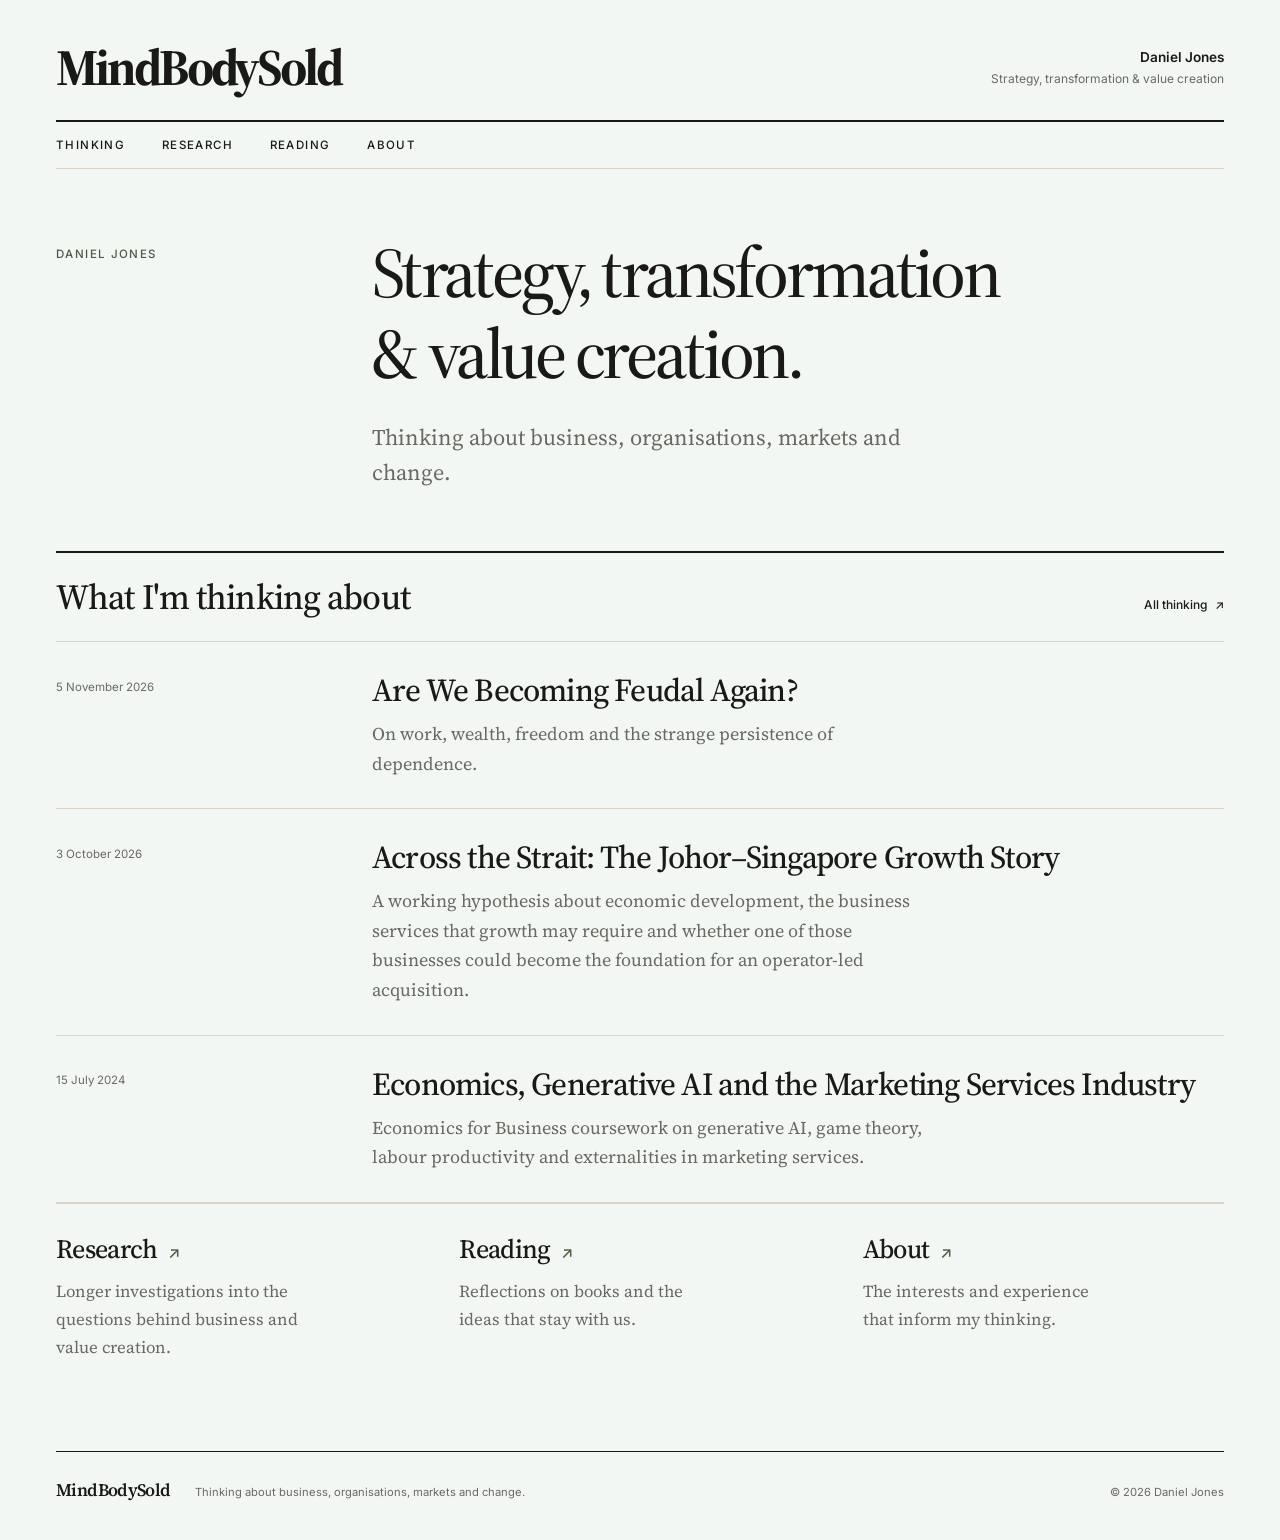
==== commit 21256118: "Publish feudalism working draft with charts and review notice" ====
--- a/index.html
+++ b/index.html
@@ -1 +1 @@
-<!doctype html><html lang=en-gb><head><meta name=generator content="Hugo 0.165.0"><meta charset=utf-8><meta name=viewport content="width=device-width,initial-scale=1"><title>MindBodySold — Strategy, transformation & value creation</title><meta name=description content="Thinking about business, organisations, markets and change."><link rel=canonical href=https://mindbodysold.com/><link rel=preconnect href=https://fonts.googleapis.com><link rel=preconnect href=https://fonts.gstatic.com crossorigin><link href="https://fonts.googleapis.com/css2?family=Inter:wght@400;500;600&family=Source+Serif+4:ital,wght@0,400;0,500;0,600;0,700;1,400;1,500&display=swap" rel=stylesheet><link rel=stylesheet href=/css/main.min.7bfe9c66036827df4f4b7b5cf42dae10f517764405d30ec66386d273e77bd787.css integrity="sha256-e/6cZgNoJ99PS3tc9C2uEPUXdkQF0w7GY4bSc+d714c="></head><body><a class=skip-link href=#main>Skip to content</a><header class="site-header shell"><div class=masthead-row><a class=masthead href=/>MindBodySold</a><div class=author-identity><span>Daniel Jones</span><span>Strategy, transformation & value creation</span></div></div><nav aria-label="Main navigation"><ul class=nav-list><li><a href=/thinking/>Thinking</a></li><li><a href=/research/>Research</a></li><li><a href=/reading/>Reading</a></li><li><a href=/about/>About</a></li></ul></nav></header><main id=main class="site-main shell" tabindex=-1><section class=opening aria-labelledby=opening-title><p class=eyebrow>Daniel Jones</p><div><h1 id=opening-title>Strategy, transformation<br>& value creation.</h1><p class=opening-description>Thinking about business, organisations, markets and change.</p></div></section><section class=latest aria-labelledby=latest-title><div class=section-heading><h2 id=latest-title>What I'm thinking about</h2><a class=text-link href=/thinking/>All thinking <span aria-hidden=true>↗</span></a></div><article class=entry><div class=metadata><time datetime=2026-10-03>3 October 2026</time></div><div><h2><a href=/thinking/johor-singapore-growth-story/>Across the Strait: The Johor–Singapore Growth Story</a></h2><p>A working hypothesis about economic development, the business services that growth may require and whether one of those businesses could become the foundation for an operator-led acquisition.</p></div></article><article class=entry><div class=metadata><time datetime=2024-07-15>15 July 2024</time></div><div><h2><a href=/thinking/economics-generative-ai-marketing-services/>Economics, Generative AI and the Marketing Services Industry</a></h2><p>Economics for Business coursework on generative AI, game theory, labour productivity and externalities in marketing services.</p></div></article></section><div class=section-introductions><section><h2><a href=/research/>Research <span aria-hidden=true>↗</span></a></h2><p>Longer investigations into the questions behind business and value creation.</p></section><section><h2><a href=/reading/>Reading <span aria-hidden=true>↗</span></a></h2><p>Reflections on books and the ideas that stay with us.</p></section><section><h2><a href=/about/>About <span aria-hidden=true>↗</span></a></h2><p>The interests and experience that inform my thinking.</p></section></div></main><footer class="site-footer shell"><a class=footer-title href=/>MindBodySold</a><p>Thinking about business, organisations, markets and change.</p><small>© 2026 Daniel Jones</small></footer></body></html>+<!doctype html><html lang=en-gb><head><meta name=generator content="Hugo 0.165.0"><meta charset=utf-8><meta name=viewport content="width=device-width,initial-scale=1"><title>MindBodySold — Strategy, transformation & value creation</title><meta name=description content="Thinking about business, organisations, markets and change."><link rel=canonical href=https://mindbodysold.com/><link rel=preconnect href=https://fonts.googleapis.com><link rel=preconnect href=https://fonts.gstatic.com crossorigin><link href="https://fonts.googleapis.com/css2?family=Inter:wght@400;500;600&family=Source+Serif+4:ital,wght@0,400;0,500;0,600;0,700;1,400;1,500&display=swap" rel=stylesheet><link rel=stylesheet href=/css/main.min.7bfe9c66036827df4f4b7b5cf42dae10f517764405d30ec66386d273e77bd787.css integrity="sha256-e/6cZgNoJ99PS3tc9C2uEPUXdkQF0w7GY4bSc+d714c="></head><body><a class=skip-link href=#main>Skip to content</a><header class="site-header shell"><div class=masthead-row><a class=masthead href=/>MindBodySold</a><div class=author-identity><span>Daniel Jones</span><span>Strategy, transformation & value creation</span></div></div><nav aria-label="Main navigation"><ul class=nav-list><li><a href=/thinking/>Thinking</a></li><li><a href=/research/>Research</a></li><li><a href=/reading/>Reading</a></li><li><a href=/about/>About</a></li></ul></nav></header><main id=main class="site-main shell" tabindex=-1><section class=opening aria-labelledby=opening-title><p class=eyebrow>Daniel Jones</p><div><h1 id=opening-title>Strategy, transformation<br>& value creation.</h1><p class=opening-description>Thinking about business, organisations, markets and change.</p></div></section><section class=latest aria-labelledby=latest-title><div class=section-heading><h2 id=latest-title>What I'm thinking about</h2><a class=text-link href=/thinking/>All thinking <span aria-hidden=true>↗</span></a></div><article class=entry><div class=metadata><time datetime=2026-11-05>5 November 2026</time></div><div><h2><a href=/thinking/are-we-becoming-feudal-again/>Are We Becoming Feudal Again?</a></h2><p>On work, wealth, freedom and the strange persistence of dependence.</p></div></article><article class=entry><div class=metadata><time datetime=2026-10-03>3 October 2026</time></div><div><h2><a href=/thinking/johor-singapore-growth-story/>Across the Strait: The Johor–Singapore Growth Story</a></h2><p>A working hypothesis about economic development, the business services that growth may require and whether one of those businesses could become the foundation for an operator-led acquisition.</p></div></article><article class=entry><div class=metadata><time datetime=2024-07-15>15 July 2024</time></div><div><h2><a href=/thinking/economics-generative-ai-marketing-services/>Economics, Generative AI and the Marketing Services Industry</a></h2><p>Economics for Business coursework on generative AI, game theory, labour productivity and externalities in marketing services.</p></div></article></section><div class=section-introductions><section><h2><a href=/research/>Research <span aria-hidden=true>↗</span></a></h2><p>Longer investigations into the questions behind business and value creation.</p></section><section><h2><a href=/reading/>Reading <span aria-hidden=true>↗</span></a></h2><p>Reflections on books and the ideas that stay with us.</p></section><section><h2><a href=/about/>About <span aria-hidden=true>↗</span></a></h2><p>The interests and experience that inform my thinking.</p></section></div></main><footer class="site-footer shell"><a class=footer-title href=/>MindBodySold</a><p>Thinking about business, organisations, markets and change.</p><small>© 2026 Daniel Jones</small></footer></body></html>
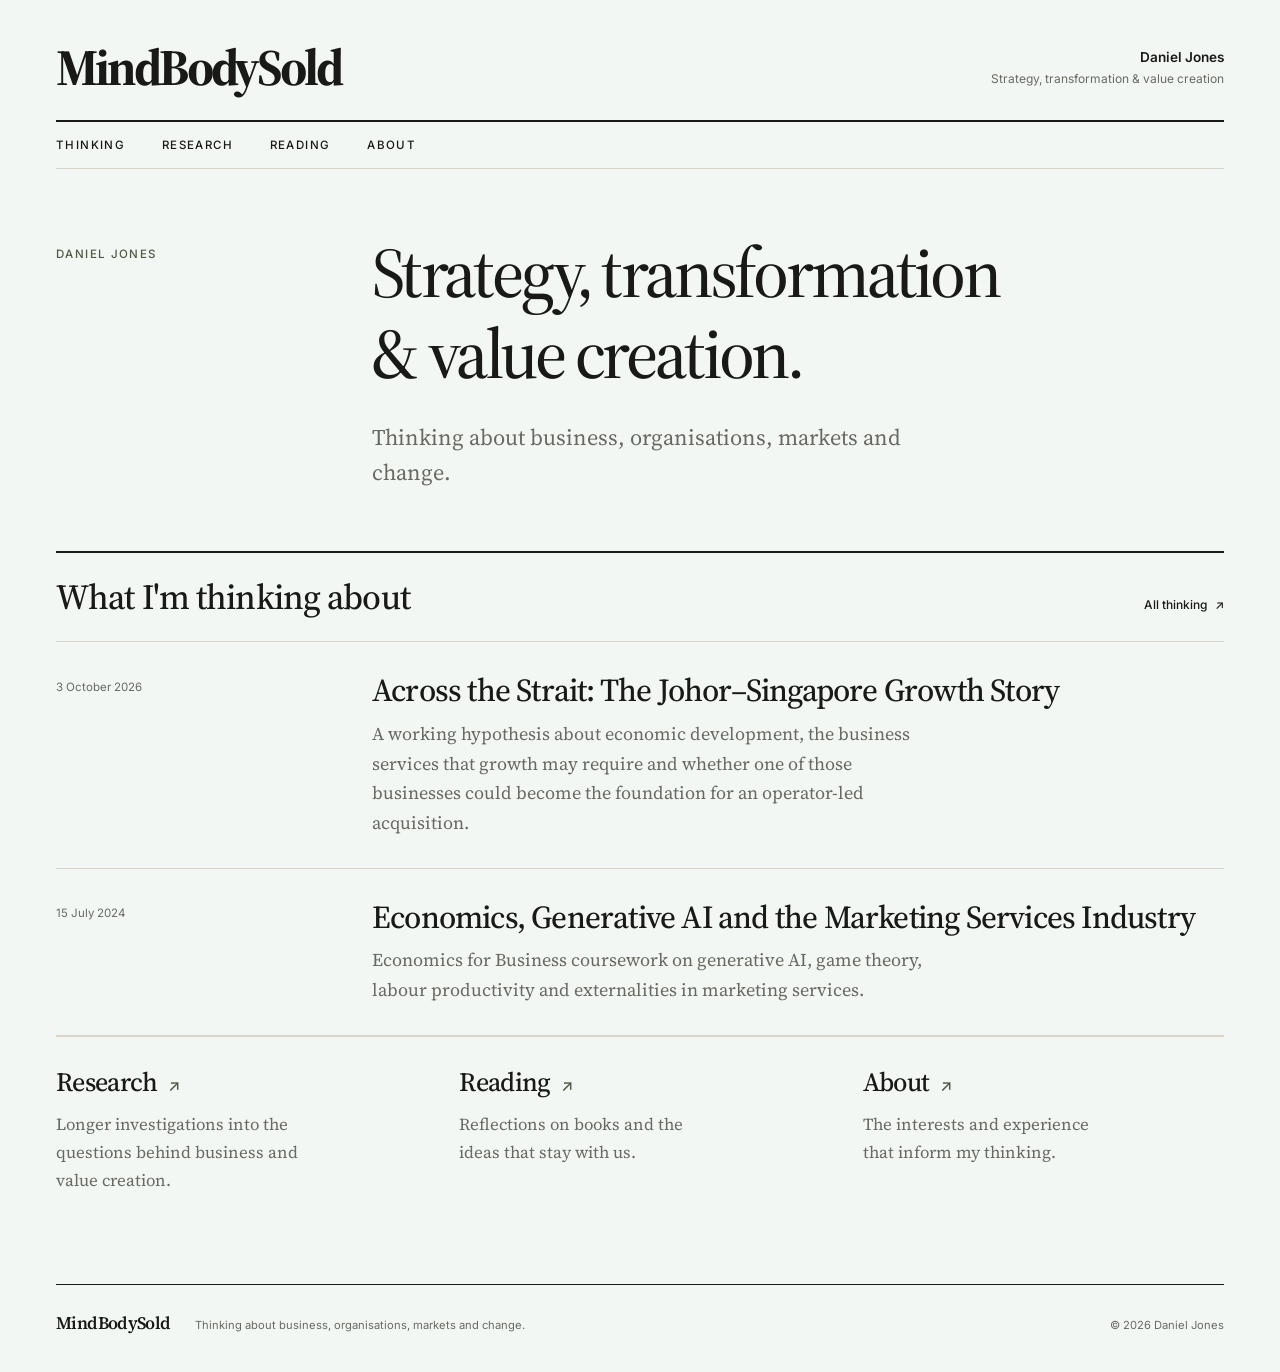
==== commit 0f5e4e86: "Publish latest Feudal edits in Reading and redirect former Thinking URL" ====
--- a/index.html
+++ b/index.html
@@ -1 +1 @@
-<!doctype html><html lang=en-gb><head><meta name=generator content="Hugo 0.165.0"><meta charset=utf-8><meta name=viewport content="width=device-width,initial-scale=1"><title>MindBodySold — Strategy, transformation & value creation</title><meta name=description content="Thinking about business, organisations, markets and change."><link rel=canonical href=https://mindbodysold.com/><link rel=preconnect href=https://fonts.googleapis.com><link rel=preconnect href=https://fonts.gstatic.com crossorigin><link href="https://fonts.googleapis.com/css2?family=Inter:wght@400;500;600&family=Source+Serif+4:ital,wght@0,400;0,500;0,600;0,700;1,400;1,500&display=swap" rel=stylesheet><link rel=stylesheet href=/css/main.min.7bfe9c66036827df4f4b7b5cf42dae10f517764405d30ec66386d273e77bd787.css integrity="sha256-e/6cZgNoJ99PS3tc9C2uEPUXdkQF0w7GY4bSc+d714c="></head><body><a class=skip-link href=#main>Skip to content</a><header class="site-header shell"><div class=masthead-row><a class=masthead href=/>MindBodySold</a><div class=author-identity><span>Daniel Jones</span><span>Strategy, transformation & value creation</span></div></div><nav aria-label="Main navigation"><ul class=nav-list><li><a href=/thinking/>Thinking</a></li><li><a href=/research/>Research</a></li><li><a href=/reading/>Reading</a></li><li><a href=/about/>About</a></li></ul></nav></header><main id=main class="site-main shell" tabindex=-1><section class=opening aria-labelledby=opening-title><p class=eyebrow>Daniel Jones</p><div><h1 id=opening-title>Strategy, transformation<br>& value creation.</h1><p class=opening-description>Thinking about business, organisations, markets and change.</p></div></section><section class=latest aria-labelledby=latest-title><div class=section-heading><h2 id=latest-title>What I'm thinking about</h2><a class=text-link href=/thinking/>All thinking <span aria-hidden=true>↗</span></a></div><article class=entry><div class=metadata><time datetime=2026-11-05>5 November 2026</time></div><div><h2><a href=/thinking/are-we-becoming-feudal-again/>Are We Becoming Feudal Again?</a></h2><p>On work, wealth, freedom and the strange persistence of dependence.</p></div></article><article class=entry><div class=metadata><time datetime=2026-10-03>3 October 2026</time></div><div><h2><a href=/thinking/johor-singapore-growth-story/>Across the Strait: The Johor–Singapore Growth Story</a></h2><p>A working hypothesis about economic development, the business services that growth may require and whether one of those businesses could become the foundation for an operator-led acquisition.</p></div></article><article class=entry><div class=metadata><time datetime=2024-07-15>15 July 2024</time></div><div><h2><a href=/thinking/economics-generative-ai-marketing-services/>Economics, Generative AI and the Marketing Services Industry</a></h2><p>Economics for Business coursework on generative AI, game theory, labour productivity and externalities in marketing services.</p></div></article></section><div class=section-introductions><section><h2><a href=/research/>Research <span aria-hidden=true>↗</span></a></h2><p>Longer investigations into the questions behind business and value creation.</p></section><section><h2><a href=/reading/>Reading <span aria-hidden=true>↗</span></a></h2><p>Reflections on books and the ideas that stay with us.</p></section><section><h2><a href=/about/>About <span aria-hidden=true>↗</span></a></h2><p>The interests and experience that inform my thinking.</p></section></div></main><footer class="site-footer shell"><a class=footer-title href=/>MindBodySold</a><p>Thinking about business, organisations, markets and change.</p><small>© 2026 Daniel Jones</small></footer></body></html>+<!doctype html><html lang=en-gb><head><meta name=generator content="Hugo 0.165.0"><meta charset=utf-8><meta name=viewport content="width=device-width,initial-scale=1"><title>MindBodySold — Strategy, transformation & value creation</title><meta name=description content="Thinking about business, organisations, markets and change."><link rel=canonical href=https://mindbodysold.com/><link rel=preconnect href=https://fonts.googleapis.com><link rel=preconnect href=https://fonts.gstatic.com crossorigin><link href="https://fonts.googleapis.com/css2?family=Inter:wght@400;500;600&family=Source+Serif+4:ital,wght@0,400;0,500;0,600;0,700;1,400;1,500&display=swap" rel=stylesheet><link rel=stylesheet href=/css/main.min.7bfe9c66036827df4f4b7b5cf42dae10f517764405d30ec66386d273e77bd787.css integrity="sha256-e/6cZgNoJ99PS3tc9C2uEPUXdkQF0w7GY4bSc+d714c="></head><body><a class=skip-link href=#main>Skip to content</a><header class="site-header shell"><div class=masthead-row><a class=masthead href=/>MindBodySold</a><div class=author-identity><span>Daniel Jones</span><span>Strategy, transformation & value creation</span></div></div><nav aria-label="Main navigation"><ul class=nav-list><li><a href=/thinking/>Thinking</a></li><li><a href=/research/>Research</a></li><li><a href=/reading/>Reading</a></li><li><a href=/about/>About</a></li></ul></nav></header><main id=main class="site-main shell" tabindex=-1><section class=opening aria-labelledby=opening-title><p class=eyebrow>Daniel Jones</p><div><h1 id=opening-title>Strategy, transformation<br>& value creation.</h1><p class=opening-description>Thinking about business, organisations, markets and change.</p></div></section><section class=latest aria-labelledby=latest-title><div class=section-heading><h2 id=latest-title>What I'm thinking about</h2><a class=text-link href=/thinking/>All thinking <span aria-hidden=true>↗</span></a></div><article class=entry><div class=metadata><time datetime=2026-10-03>3 October 2026</time></div><div><h2><a href=/thinking/johor-singapore-growth-story/>Across the Strait: The Johor–Singapore Growth Story</a></h2><p>A working hypothesis about economic development, the business services that growth may require and whether one of those businesses could become the foundation for an operator-led acquisition.</p></div></article><article class=entry><div class=metadata><time datetime=2024-07-15>15 July 2024</time></div><div><h2><a href=/thinking/economics-generative-ai-marketing-services/>Economics, Generative AI and the Marketing Services Industry</a></h2><p>Economics for Business coursework on generative AI, game theory, labour productivity and externalities in marketing services.</p></div></article></section><div class=section-introductions><section><h2><a href=/research/>Research <span aria-hidden=true>↗</span></a></h2><p>Longer investigations into the questions behind business and value creation.</p></section><section><h2><a href=/reading/>Reading <span aria-hidden=true>↗</span></a></h2><p>Reflections on books and the ideas that stay with us.</p></section><section><h2><a href=/about/>About <span aria-hidden=true>↗</span></a></h2><p>The interests and experience that inform my thinking.</p></section></div></main><footer class="site-footer shell"><a class=footer-title href=/>MindBodySold</a><p>Thinking about business, organisations, markets and change.</p><small>© 2026 Daniel Jones</small></footer></body></html>
